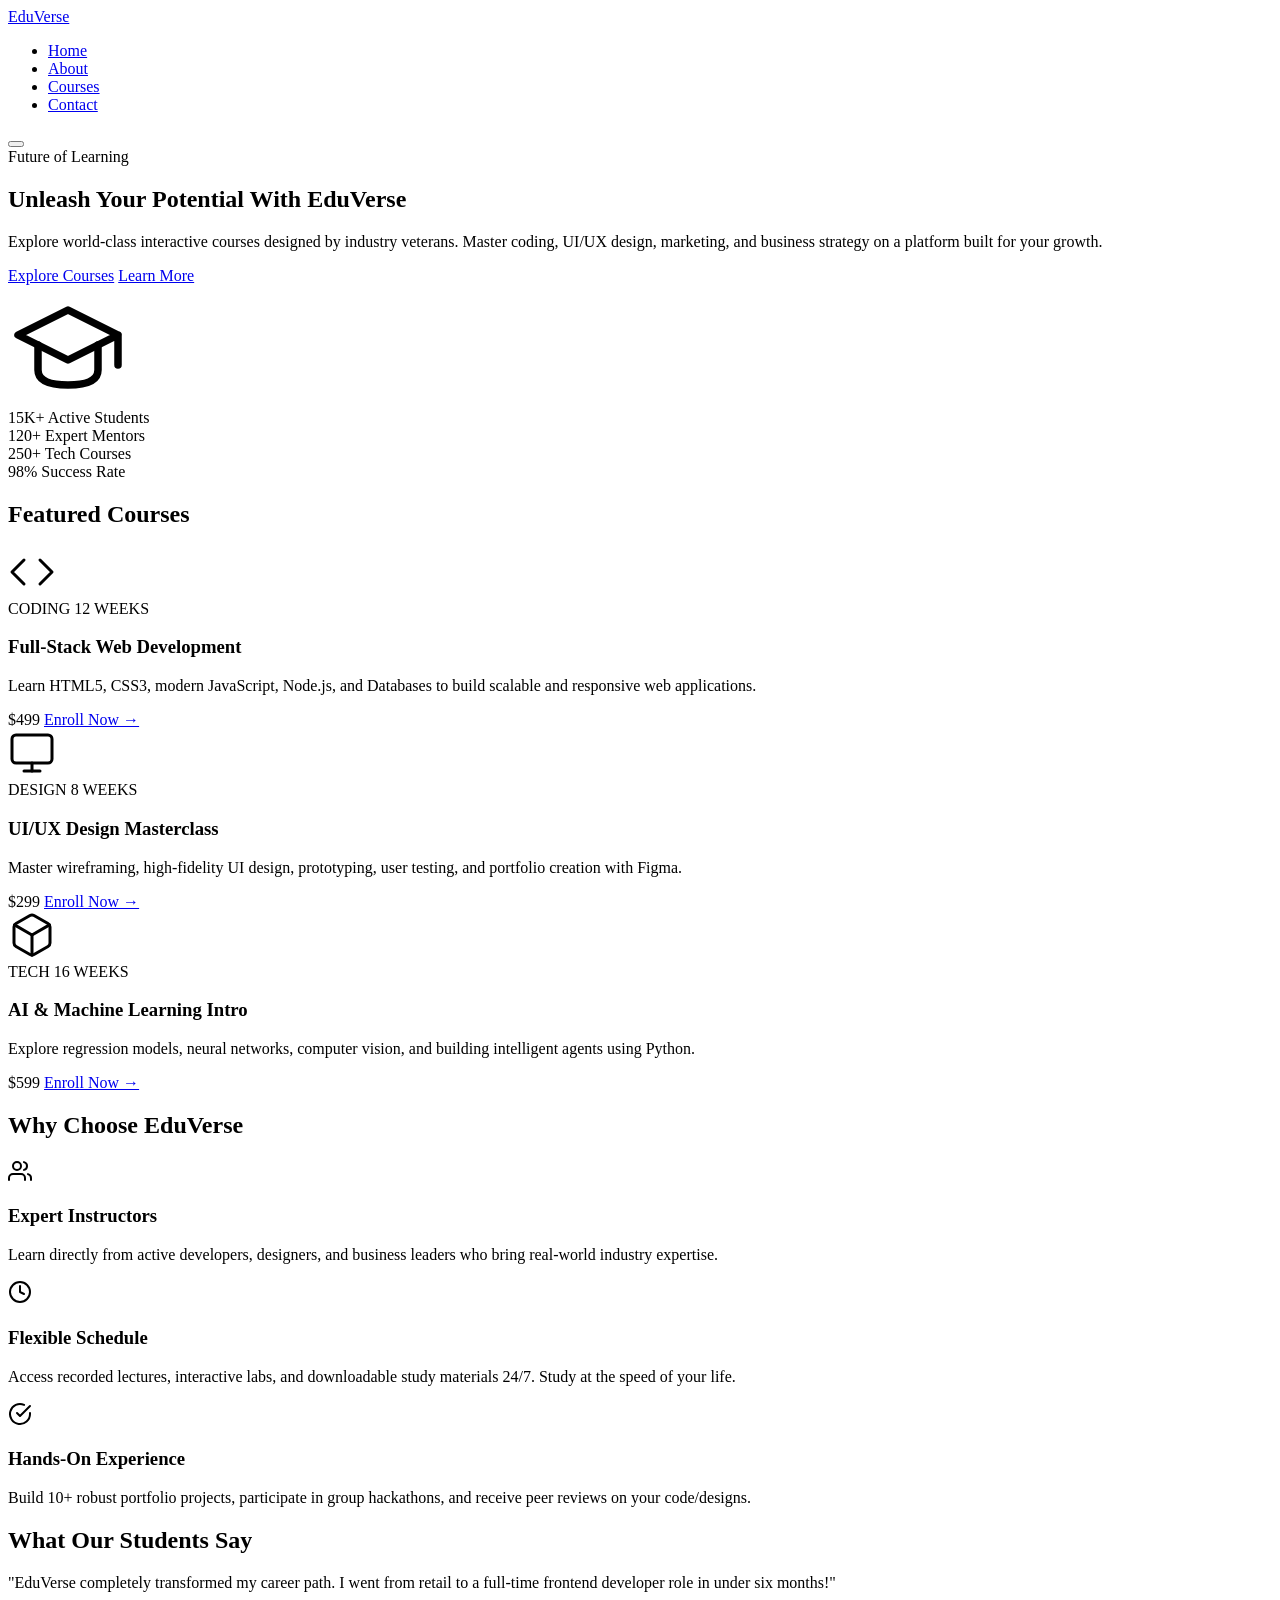
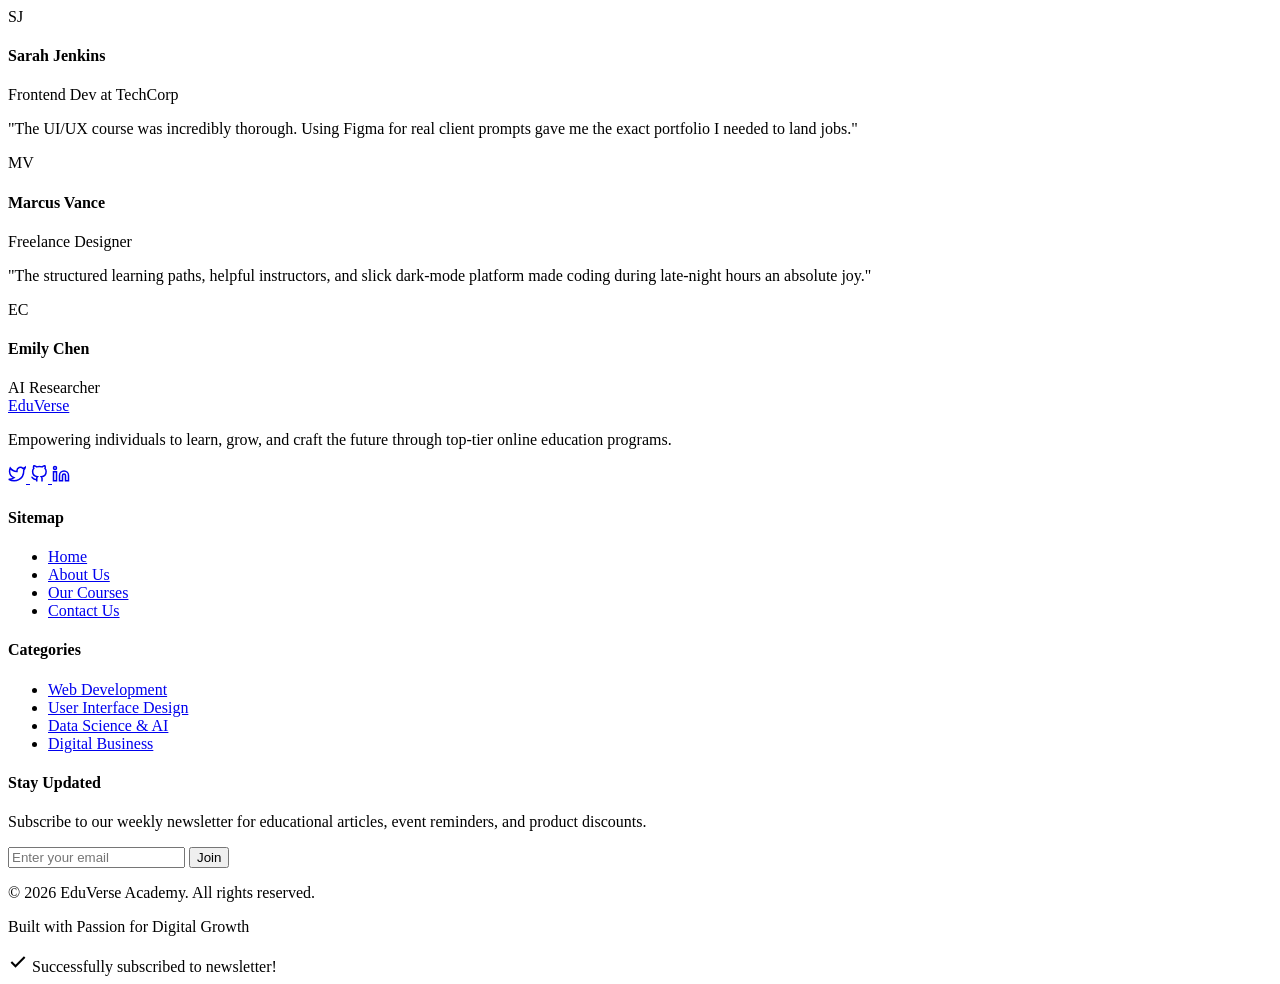
==== index.html @ 0c910df1 "Create index.html" ====
<!DOCTYPE html>
<html lang="en">
<head>
    <meta charset="UTF-8">
    <meta name="viewport" content="width=device-width, initial-scale=1.0">
    <title>EduVerse | Premium Learning Platform</title>
    <meta name="description" content="Explore world-class courses designed by industry experts. Learn coding, design, and business at your own pace with EduVerse.">
    <link rel="stylesheet" href="style.css">
</head>
<body>

    <!-- HEADER / NAVIGATION -->
    <header class="header" id="header">
        <div class="nav-container">
            <a href="index.html" class="logo">
                EduVerse<span class="logo-dot"></span>
            </a>
            
            <nav>
                <ul class="nav-menu" id="nav-menu">
                    <li><a href="index.html" class="nav-link active">Home</a></li>
                    <li><a href="about.html" class="nav-link">About</a></li>
                    <li><a href="courses.html" class="nav-link">Courses</a></li>
                    <li><a href="contact.html" class="nav-link">Contact</a></li>
                </ul>
            </nav>

            <button class="menu-toggle" id="menu-toggle" aria-label="Toggle navigation menu">
                <span></span>
                <span></span>
                <span></span>
            </button>
        </div>
    </header>

    <!-- HERO SECTION -->
    <section class="hero">
        <div class="hero-content">
            <span class="badge-tag">Future of Learning</span>
            <h1>Unleash Your Potential With <span class="gradient-text">EduVerse</span></h1>
            <p class="hero-description">
                Explore world-class interactive courses designed by industry veterans. Master coding, UI/UX design, marketing, and business strategy on a platform built for your growth.
            </p>
            <div class="hero-actions">
                <a href="courses.html" class="btn btn-primary">Explore Courses</a>
                <a href="about.html" class="btn btn-secondary">Learn More</a>
            </div>
        </div>
        <div class="hero-visual">
            <div class="hero-image-wrapper">
                <!-- Glowing abstract graduation cap visual representation using SVG -->
                <svg class="hero-inner-icon" viewBox="0 0 24 24" width="120" height="120" stroke="currentColor" stroke-width="1.5" fill="none" stroke-linecap="round" stroke-linejoin="round">
                    <path d="M22 10v6M2 10l10-5 10 5-10 5z"></path>
                    <path d="M6 12v5c0 2 2 3 6 3s6-1 6-3v-5"></path>
                </svg>
            </div>
        </div>
    </section>

    <!-- STATS SECTION -->
    <section class="stats-section" style="max-width: var(--max-width); margin: 0 auto;">
        <div class="stats glass-card">
            <div class="stat-item">
                <span class="stat-number">15K+</span>
                <span class="stat-label">Active Students</span>
            </div>
            <div class="stat-item">
                <span class="stat-number">120+</span>
                <span class="stat-label">Expert Mentors</span>
            </div>
            <div class="stat-item">
                <span class="stat-number">250+</span>
                <span class="stat-label">Tech Courses</span>
            </div>
            <div class="stat-item">
                <span class="stat-number">98%</span>
                <span class="stat-label">Success Rate</span>
            </div>
        </div>
    </section>

    <!-- FEATURED COURSES -->
    <section class="featured-courses">
        <h2>Featured <span class="gradient-text">Courses</span></h2>
        <div class="home-courses-grid">
            
            <!-- Course 1 -->
            <div class="course-card glass-card">
                <div class="course-img-placeholder">
                    <svg viewBox="0 0 24 24" width="48" height="48" stroke="currentColor" stroke-width="1.5" fill="none" stroke-linecap="round" stroke-linejoin="round">
                        <polyline points="16 18 22 12 16 6"></polyline>
                        <polyline points="8 6 2 12 8 18"></polyline>
                    </svg>
                </div>
                <div class="course-card-meta">
                    <span>CODING</span>
                    <span>12 WEEKS</span>
                </div>
                <h3>Full-Stack Web Development</h3>
                <p>Learn HTML5, CSS3, modern JavaScript, Node.js, and Databases to build scalable and responsive web applications.</p>
                <div class="course-card-footer">
                    <span class="course-price">$499</span>
                    <a href="courses.html" class="course-link">Enroll Now &rarr;</a>
                </div>
            </div>

            <!-- Course 2 -->
            <div class="course-card glass-card">
                <div class="course-img-placeholder">
                    <svg viewBox="0 0 24 24" width="48" height="48" stroke="currentColor" stroke-width="1.5" fill="none" stroke-linecap="round" stroke-linejoin="round">
                        <rect x="2" y="3" width="20" height="14" rx="2" ry="2"></rect>
                        <line x1="8" y1="21" x2="16" y2="21"></line>
                        <line x1="12" y1="17" x2="12" y2="21"></line>
                    </svg>
                </div>
                <div class="course-card-meta">
                    <span>DESIGN</span>
                    <span>8 WEEKS</span>
                </div>
                <h3>UI/UX Design Masterclass</h3>
                <p>Master wireframing, high-fidelity UI design, prototyping, user testing, and portfolio creation with Figma.</p>
                <div class="course-card-footer">
                    <span class="course-price">$299</span>
                    <a href="courses.html" class="course-link">Enroll Now &rarr;</a>
                </div>
            </div>

            <!-- Course 3 -->
            <div class="course-card glass-card">
                <div class="course-img-placeholder">
                    <svg viewBox="0 0 24 24" width="48" height="48" stroke="currentColor" stroke-width="1.5" fill="none" stroke-linecap="round" stroke-linejoin="round">
                        <path d="M21 16V8a2 2 0 0 0-1-1.73l-7-4a2 2 0 0 0-2 0l-7 4A2 2 0 0 0 3 8v8a2 2 0 0 0 1 1.73l7 4a2 2 0 0 0 2 0l7-4A2 2 0 0 0 21 16z"></path>
                        <polyline points="3.27 6.96 12 12.01 20.73 6.96"></polyline>
                        <line x1="12" y1="22.08" x2="12" y2="12"></line>
                    </svg>
                </div>
                <div class="course-card-meta">
                    <span>TECH</span>
                    <span>16 WEEKS</span>
                </div>
                <h3>AI & Machine Learning Intro</h3>
                <p>Explore regression models, neural networks, computer vision, and building intelligent agents using Python.</p>
                <div class="course-card-footer">
                    <span class="course-price">$599</span>
                    <a href="courses.html" class="course-link">Enroll Now &rarr;</a>
                </div>
            </div>

        </div>
    </section>

    <!-- WHY CHOOSE US (FEATURES) -->
    <section class="features">
        <h2>Why Choose <span class="gradient-text">EduVerse</span></h2>
        <div class="features-grid">
            
            <div class="feature-card glass-card">
                <div class="feature-icon-wrapper">
                    <svg viewBox="0 0 24 24" width="24" height="24" stroke="currentColor" stroke-width="2" fill="none" stroke-linecap="round" stroke-linejoin="round">
                        <path d="M17 21v-2a4 4 0 0 0-4-4H5a4 4 0 0 0-4 4v2"></path>
                        <circle cx="9" cy="7" r="4"></circle>
                        <path d="M23 21v-2a4 4 0 0 0-3-3.87"></path>
                        <path d="M16 3.13a4 4 0 0 1 0 7.75"></path>
                    </svg>
                </div>
                <h3>Expert Instructors</h3>
                <p>Learn directly from active developers, designers, and business leaders who bring real-world industry expertise.</p>
            </div>

            <div class="feature-card glass-card">
                <div class="feature-icon-wrapper">
                    <svg viewBox="0 0 24 24" width="24" height="24" stroke="currentColor" stroke-width="2" fill="none" stroke-linecap="round" stroke-linejoin="round">
                        <circle cx="12" cy="12" r="10"></circle>
                        <polyline points="12 6 12 12 16 14"></polyline>
                    </svg>
                </div>
                <h3>Flexible Schedule</h3>
                <p>Access recorded lectures, interactive labs, and downloadable study materials 24/7. Study at the speed of your life.</p>
            </div>

            <div class="feature-card glass-card">
                <div class="feature-icon-wrapper">
                    <svg viewBox="0 0 24 24" width="24" height="24" stroke="currentColor" stroke-width="2" fill="none" stroke-linecap="round" stroke-linejoin="round">
                        <path d="M22 11.08V12a10 10 0 1 1-5.93-9.14"></path>
                        <polyline points="22 4 12 14.01 9 11.01"></polyline>
                    </svg>
                </div>
                <h3>Hands-On Experience</h3>
                <p>Build 10+ robust portfolio projects, participate in group hackathons, and receive peer reviews on your code/designs.</p>
            </div>

        </div>
    </section>

    <!-- TESTIMONIALS -->
    <section class="testimonials">
        <h2>What Our <span class="gradient-text">Students Say</span></h2>
        <div class="testimonials-grid">
            
            <div class="testimonial-card glass-card">
                <p>"EduVerse completely transformed my career path. I went from retail to a full-time frontend developer role in under six months!"</p>
                <div class="student-info">
                    <div class="student-avatar">SJ</div>
                    <div class="student-details">
                        <h4>Sarah Jenkins</h4>
                        <span>Frontend Dev at TechCorp</span>
                    </div>
                </div>
            </div>

            <div class="testimonial-card glass-card">
                <p>"The UI/UX course was incredibly thorough. Using Figma for real client prompts gave me the exact portfolio I needed to land jobs."</p>
                <div class="student-info">
                    <div class="student-avatar">MV</div>
                    <div class="student-details">
                        <h4>Marcus Vance</h4>
                        <span>Freelance Designer</span>
                    </div>
                </div>
            </div>

            <div class="testimonial-card glass-card">
                <p>"The structured learning paths, helpful instructors, and slick dark-mode platform made coding during late-night hours an absolute joy."</p>
                <div class="student-info">
                    <div class="student-avatar">EC</div>
                    <div class="student-details">
                        <h4>Emily Chen</h4>
                        <span>AI Researcher</span>
                    </div>
                </div>
            </div>

        </div>
    </section>

    <!-- FOOTER -->
    <footer class="footer">
        <div class="footer-container">
            <div class="footer-brand">
                <a href="index.html" class="logo">EduVerse<span class="logo-dot"></span></a>
                <p>Empowering individuals to learn, grow, and craft the future through top-tier online education programs.</p>
                <div class="social-links">
                    <a href="#" class="social-icon" aria-label="Twitter">
                        <svg viewBox="0 0 24 24" width="18" height="18" stroke="currentColor" stroke-width="2" fill="none">
                            <path d="M23 3a10.9 10.9 0 0 1-3.14 1.53 4.48 4.48 0 0 0-7.86 3v1A10.66 10.66 0 0 1 3 4s-4 9 5 13a11.64 11.64 0 0 1-7 2c9 5 20 0 20-11.5a4.5 4.5 0 0 0-.08-.83A7.72 7.72 0 0 0 23 3z"></path>
                        </svg>
                    </a>
                    <a href="#" class="social-icon" aria-label="GitHub">
                        <svg viewBox="0 0 24 24" width="18" height="18" stroke="currentColor" stroke-width="2" fill="none">
                            <path d="M9 19c-5 1.5-5-2.5-7-3m14 6v-3.87a3.37 3.37 0 0 0-.94-2.61c3.14-.35 6.44-1.54 6.44-7A5.44 5.44 0 0 0 20 4.77 5.07 5.07 0 0 0 19.91 1S18.73.65 16 2.48a13.38 13.38 0 0 0-7 0C6.27.65 5.09 1 5.09 1A5.07 5.07 0 0 0 5 4.77a5.44 5.44 0 0 0-1.5 3.78c0 5.42 3.3 6.61 6.44 7A3.37 3.37 0 0 0 9 18.13V22"></path>
                        </svg>
                    </a>
                    <a href="#" class="social-icon" aria-label="LinkedIn">
                        <svg viewBox="0 0 24 24" width="18" height="18" stroke="currentColor" stroke-width="2" fill="none">
                            <path d="M16 8a6 6 0 0 1 6 6v7h-4v-7a2 2 0 0 0-2-2 2 2 0 0 0-2 2v7h-4v-7a6 6 0 0 1 6-6z"></path>
                            <rect x="2" y="9" width="4" height="12"></rect>
                            <circle cx="4" cy="4" r="2"></circle>
                        </svg>
                    </a>
                </div>
            </div>
            
            <div class="footer-col">
                <h4>Sitemap</h4>
                <ul class="footer-links">
                    <li><a href="index.html">Home</a></li>
                    <li><a href="about.html">About Us</a></li>
                    <li><a href="courses.html">Our Courses</a></li>
                    <li><a href="contact.html">Contact Us</a></li>
                </ul>
            </div>
            
            <div class="footer-col">
                <h4>Categories</h4>
                <ul class="footer-links">
                    <li><a href="courses.html">Web Development</a></li>
                    <li><a href="courses.html">User Interface Design</a></li>
                    <li><a href="courses.html">Data Science & AI</a></li>
                    <li><a href="courses.html">Digital Business</a></li>
                </ul>
            </div>
            
            <div class="footer-col footer-newsletter">
                <h4>Stay Updated</h4>
                <p>Subscribe to our weekly newsletter for educational articles, event reminders, and product discounts.</p>
                <form class="newsletter-form" id="newsletter-form" onsubmit="event.preventDefault(); showSubscribeToast();">
                    <input type="email" placeholder="Enter your email" required id="newsletter-email">
                    <button type="submit">Join</button>
                </form>
            </div>
        </div>
        
        <div class="footer-bottom">
            <p>&copy; 2026 EduVerse Academy. All rights reserved.</p>
            <p>Built with Passion for Digital Growth</p>
        </div>
    </footer>

    <!-- SUCCESS TOAST -->
    <div class="toast-msg" id="toast-msg">
        <svg viewBox="0 0 24 24" width="20" height="20" stroke="currentColor" stroke-width="2.5" fill="none">
            <polyline points="20 6 9 17 4 12"></polyline>
        </svg>
        <span>Successfully subscribed to newsletter!</span>
    </div>

    <!-- SCRIPTS -->
    <script>
        // Header scrolling behavior
        window.addEventListener('scroll', () => {
            const header = document.getElementById('header');
            if (window.scrollY > 50) {
                header.classList.add('scrolled');
            } else {
                header.classList.remove('scrolled');
            }
        });

        // Mobile menu toggle
        const menuToggle = document.getElementById('menu-toggle');
        const navMenu = document.getElementById('nav-menu');

        menuToggle.addEventListener('click', () => {
            menuToggle.classList.toggle('open');
            navMenu.classList.toggle('open');
        });

        // Close menu when clicking nav link
        document.querySelectorAll('.nav-link').forEach(link => {
            link.addEventListener('click', () => {
                menuToggle.classList.remove('open');
                navMenu.classList.remove('open');
            });
        });

        // Success subscription toast
        function showSubscribeToast() {
            const emailInput = document.getElementById('newsletter-email');
            const toast = document.getElementById('toast-msg');
            if (emailInput.value) {
                toast.classList.add('show');
                emailInput.value = '';
                setTimeout(() => {
                    toast.classList.remove('show');
                }, 3500);
            }
        }
    </script>
</body>
</html>
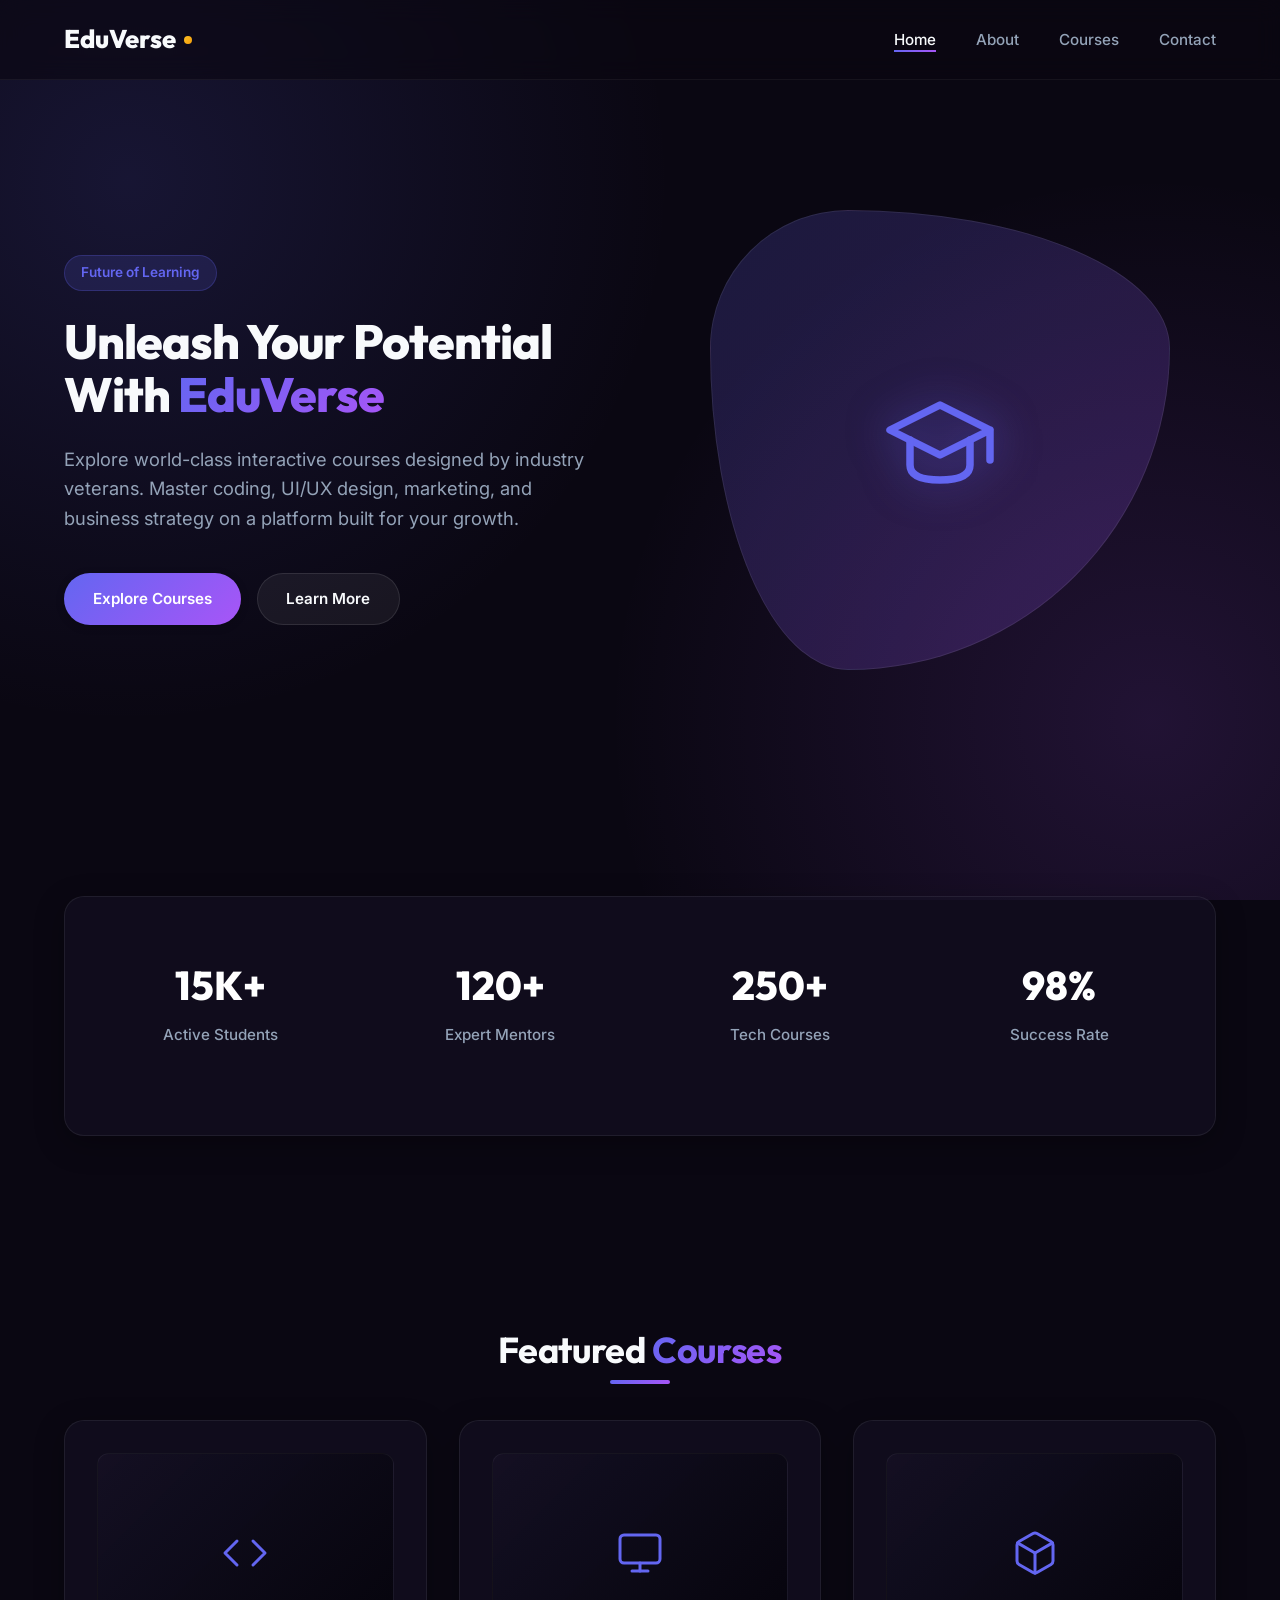
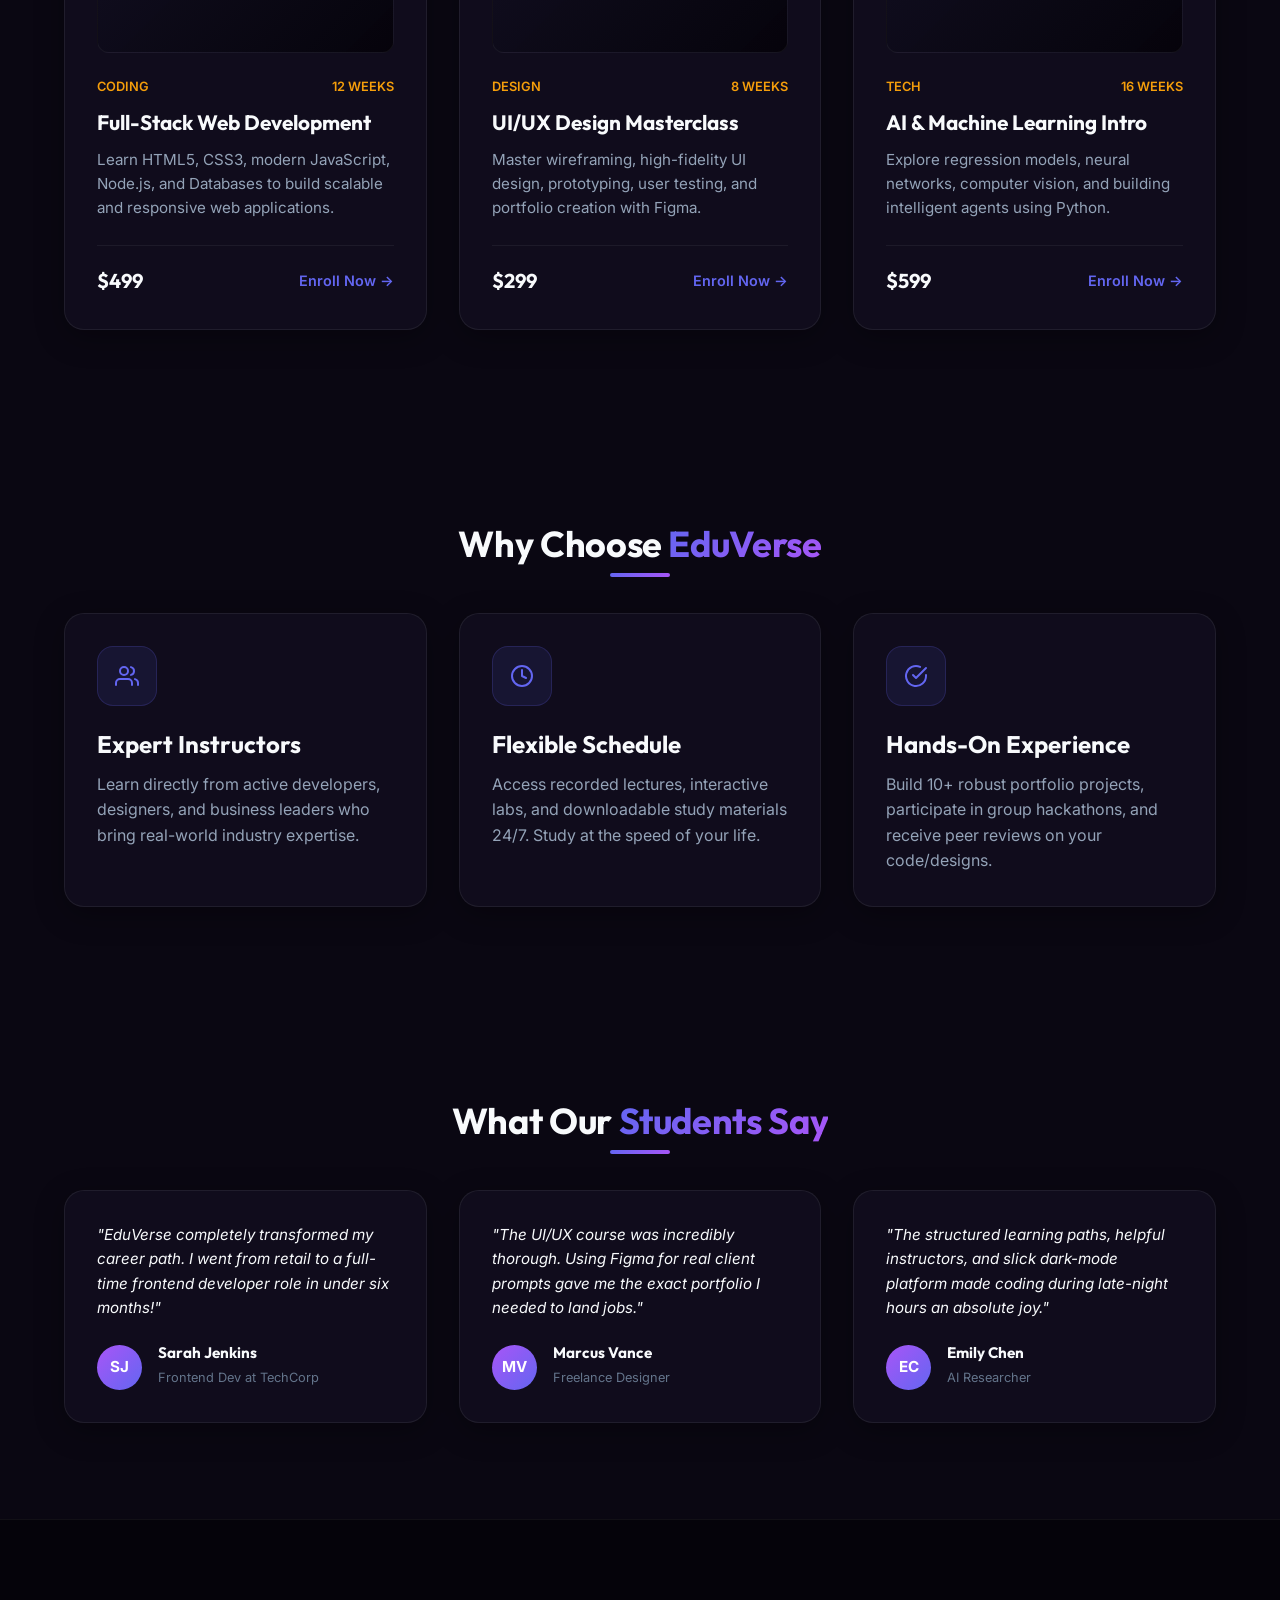
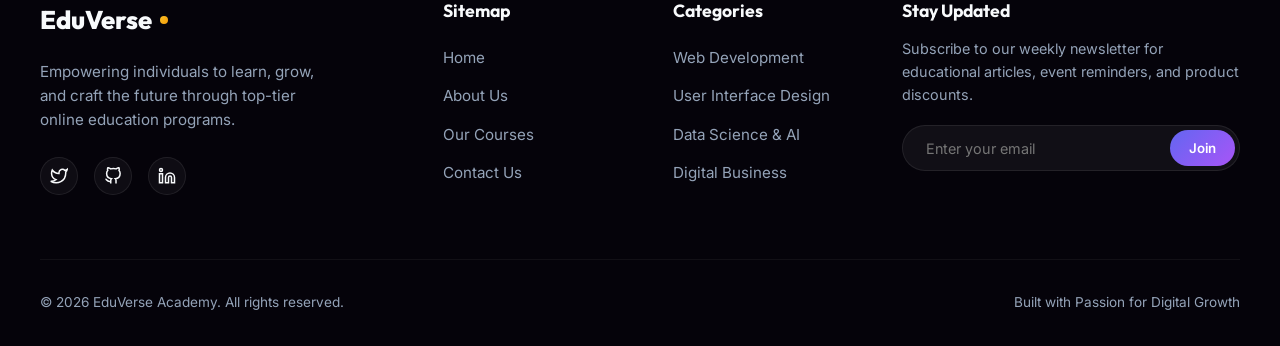
==== commit 42054cb2: "Update index.html" ====
--- a/index.html
+++ b/index.html
@@ -5,6 +5,9 @@
     <meta name="viewport" content="width=device-width, initial-scale=1.0">
     <title>EduVerse | Premium Learning Platform</title>
     <meta name="description" content="Explore world-class courses designed by industry experts. Learn coding, design, and business at your own pace with EduVerse.">
+    <link rel="preconnect" href="https://fonts.googleapis.com">
+    <link rel="preconnect" href="https://fonts.gstatic.com" crossorigin>
+    <link href="https://fonts.googleapis.com/css2?family=Inter:wght@300;400;500;600;700&family=Outfit:wght@400;500;600;700;800&display=swap" rel="stylesheet">
     <link rel="stylesheet" href="style.css">
 </head>
 <body>
@@ -25,7 +28,7 @@
                 </ul>
             </nav>
 
-            <button class="menu-toggle" id="menu-toggle" aria-label="Toggle navigation menu">
+            <button class="menu-toggle" id="menu-toggle" aria-label="Toggle navigation menu" aria-expanded="false" aria-controls="nav-menu">
                 <span></span>
                 <span></span>
                 <span></span>
@@ -58,7 +61,7 @@
     </section>
 
     <!-- STATS SECTION -->
-    <section class="stats-section" style="max-width: var(--max-width); margin: 0 auto;">
+    <section class="stats-section">
         <div class="stats glass-card">
             <div class="stat-item">
                 <span class="stat-number">15K+</span>
@@ -301,7 +304,7 @@
         <svg viewBox="0 0 24 24" width="20" height="20" stroke="currentColor" stroke-width="2.5" fill="none">
             <polyline points="20 6 9 17 4 12"></polyline>
         </svg>
-        <span>Successfully subscribed to newsletter!</span>
+        <span id="toast-msg-text">Successfully subscribed to newsletter!</span>
     </div>
 
     <!-- SCRIPTS -->
@@ -321,8 +324,9 @@
         const navMenu = document.getElementById('nav-menu');
 
         menuToggle.addEventListener('click', () => {
-            menuToggle.classList.toggle('open');
+            const isOpen = menuToggle.classList.toggle('open');
             navMenu.classList.toggle('open');
+            menuToggle.setAttribute('aria-expanded', isOpen ? 'true' : 'false');
         });
 
         // Close menu when clicking nav link
@@ -330,19 +334,27 @@
             link.addEventListener('click', () => {
                 menuToggle.classList.remove('open');
                 navMenu.classList.remove('open');
+                menuToggle.setAttribute('aria-expanded', 'false');
             });
         });
 
-        // Success subscription toast
+        // Toast display utility
+        function triggerToast(message) {
+            const toast = document.getElementById('toast-msg');
+            const toastText = document.getElementById('toast-msg-text');
+            toastText.textContent = message;
+            toast.classList.add('show');
+            setTimeout(() => {
+                toast.classList.remove('show');
+            }, 3500);
+        }
+
+        // Newsletter subscription toast
         function showSubscribeToast() {
             const emailInput = document.getElementById('newsletter-email');
-            const toast = document.getElementById('toast-msg');
             if (emailInput.value) {
-                toast.classList.add('show');
+                triggerToast('Successfully subscribed to newsletter!');
                 emailInput.value = '';
-                setTimeout(() => {
-                    toast.classList.remove('show');
-                }, 3500);
             }
         }
     </script>
--- a/style.css
+++ b/style.css
@@ -0,0 +1,1181 @@
+@import url('https://fonts.googleapis.com/css2?family=Inter:wght@300;400;500;600;700&family=Outfit:wght@400;500;600;700;800&display=swap');
+
+/* --- CUSTOM PROPERTIES & CSS VARIABLES --- */
+:root {
+    --bg-main: #0a0712;
+    --bg-darker: #05030a;
+    --card-bg: rgba(22, 18, 38, 0.5);
+    --card-border: rgba(255, 255, 255, 0.07);
+    --card-hover-border: rgba(99, 102, 241, 0.4);
+    
+    --primary: #6366f1;
+    --primary-gradient: linear-gradient(135deg, #6366f1 0%, #a855f7 100%);
+    --accent: #f59e0b;
+    --accent-gradient: linear-gradient(135deg, #fbbf24 0%, #f59e0b 100%);
+    
+    --text-primary: #f8fafc;
+    --text-secondary: #94a3b8;
+    --text-muted: #64748b;
+    
+    --font-heading: 'Outfit', sans-serif;
+    --font-body: 'Inter', sans-serif;
+    
+    --shadow-sm: 0 2px 8px rgba(0, 0, 0, 0.2);
+    --shadow-md: 0 8px 30px rgba(0, 0, 0, 0.3);
+    --shadow-lg: 0 16px 40px rgba(0, 0, 0, 0.4);
+    --shadow-glow: 0 0 25px rgba(99, 102, 241, 0.25);
+    
+    --transition-fast: 0.2s ease;
+    --transition-smooth: 0.4s cubic-bezier(0.16, 1, 0.3, 1);
+    
+    --max-width: 1200px;
+}
+
+/* --- RESET & BASIC STYLES --- */
+* {
+    margin: 0;
+    padding: 0;
+    box-sizing: border-box;
+}
+
+html {
+    scroll-behavior: smooth;
+    font-size: 16px;
+}
+
+body {
+    background-color: var(--bg-main);
+    background-image: 
+        radial-gradient(circle at 10% 20%, rgba(99, 102, 241, 0.15) 0%, transparent 40%),
+        radial-gradient(circle at 90% 80%, rgba(168, 85, 247, 0.15) 0%, transparent 40%);
+    background-attachment: fixed;
+    color: var(--text-primary);
+    font-family: var(--font-body);
+    line-height: 1.6;
+    overflow-x: hidden;
+    -webkit-font-smoothing: antialiased;
+}
+
+a {
+    color: inherit;
+    text-decoration: none;
+    transition: var(--transition-fast);
+}
+
+button, input, textarea, select {
+    font-family: inherit;
+}
+
+/* --- TYPOGRAPHY --- */
+h1, h2, h3, h4, h5, h6 {
+    font-family: var(--font-heading);
+    font-weight: 700;
+    line-height: 1.2;
+    color: var(--text-primary);
+}
+
+h1 {
+    font-size: 3rem;
+    font-weight: 800;
+    letter-spacing: -0.02em;
+}
+
+h2 {
+    font-size: 2.25rem;
+    letter-spacing: -0.01em;
+    position: relative;
+    margin-bottom: 3rem;
+    text-align: center;
+}
+
+h2::after {
+    content: '';
+    position: absolute;
+    bottom: -12px;
+    left: 50%;
+    transform: translateX(-50%);
+    width: 60px;
+    height: 4px;
+    background: var(--primary-gradient);
+    border-radius: 2px;
+}
+
+h3 {
+    font-size: 1.5rem;
+}
+
+p {
+    color: var(--text-secondary);
+}
+
+.gradient-text {
+    background: var(--primary-gradient);
+    -webkit-background-clip: text;
+    -webkit-text-fill-color: transparent;
+}
+
+/* --- KEYFRAME ANIMATIONS --- */
+@keyframes fadeInUp {
+    from {
+        opacity: 0;
+        transform: translateY(25px);
+    }
+    to {
+        opacity: 1;
+        transform: translateY(0);
+    }
+}
+
+@keyframes float {
+    0%, 100% {
+        transform: translateY(0);
+    }
+    50% {
+        transform: translateY(-8px);
+    }
+}
+
+@keyframes pulseGlow {
+    0%, 100% {
+        box-shadow: 0 0 15px rgba(99, 102, 241, 0.2);
+    }
+    50% {
+        box-shadow: 0 0 30px rgba(99, 102, 241, 0.5);
+    }
+}
+
+/* --- REUSABLE COMPONENTS --- */
+
+/* Buttons */
+.btn {
+    display: inline-flex;
+    align-items: center;
+    justify-content: center;
+    gap: 0.5rem;
+    padding: 0.8rem 1.8rem;
+    border-radius: 50px;
+    font-weight: 600;
+    font-size: 0.95rem;
+    cursor: pointer;
+    transition: var(--transition-smooth);
+    border: none;
+    position: relative;
+    overflow: hidden;
+}
+
+.btn-primary {
+    background: var(--primary-gradient);
+    color: #fff;
+    box-shadow: var(--shadow-sm);
+}
+
+.btn-primary:hover {
+    transform: translateY(-3px);
+    box-shadow: var(--shadow-glow);
+}
+
+.btn-secondary {
+    background: rgba(255, 255, 255, 0.06);
+    color: var(--text-primary);
+    border: 1px solid rgba(255, 255, 255, 0.1);
+}
+
+.btn-secondary:hover {
+    background: rgba(255, 255, 255, 0.12);
+    border-color: rgba(255, 255, 255, 0.2);
+    transform: translateY(-3px);
+}
+
+/* Glassmorphic Card */
+.glass-card {
+    background: var(--card-bg);
+    border: 1px solid var(--card-border);
+    backdrop-filter: blur(16px);
+    -webkit-backdrop-filter: blur(16px);
+    border-radius: 20px;
+    padding: 2rem;
+    box-shadow: var(--shadow-md);
+    transition: var(--transition-smooth);
+}
+
+.glass-card:hover {
+    transform: translateY(-5px);
+    border-color: var(--card-hover-border);
+    box-shadow: var(--shadow-lg), 0 10px 30px rgba(99, 102, 241, 0.1);
+}
+
+/* Section Layout */
+section {
+    padding: 6rem 1.5rem;
+    max-width: var(--max-width);
+    margin: 0 auto;
+    animation: fadeInUp 0.8s var(--transition-smooth) both;
+}
+
+/* --- HEADER & NAVIGATION --- */
+.header {
+    position: fixed;
+    top: 0;
+    left: 0;
+    width: 100%;
+    z-index: 1000;
+    background: rgba(10, 7, 18, 0.6);
+    backdrop-filter: blur(12px);
+    -webkit-backdrop-filter: blur(12px);
+    border-bottom: 1px solid rgba(255, 255, 255, 0.05);
+    transition: var(--transition-smooth);
+}
+
+.header.scrolled {
+    background: rgba(5, 3, 10, 0.85);
+    padding: 0.5rem 0;
+}
+
+.nav-container {
+    max-width: var(--max-width);
+    margin: 0 auto;
+    padding: 1.2rem 1.5rem;
+    display: flex;
+    align-items: center;
+    justify-content: space-between;
+}
+
+.logo {
+    font-family: var(--font-heading);
+    font-size: 1.6rem;
+    font-weight: 800;
+    display: flex;
+    align-items: center;
+    gap: 0.5rem;
+}
+
+.logo-dot {
+    width: 8px;
+    height: 8px;
+    background: var(--accent-gradient);
+    border-radius: 50%;
+}
+
+.nav-menu {
+    display: flex;
+    gap: 2.5rem;
+    list-style: none;
+}
+
+.nav-link {
+    font-weight: 500;
+    font-size: 0.95rem;
+    color: var(--text-secondary);
+    position: relative;
+    padding: 0.2rem 0;
+}
+
+.nav-link:hover, .nav-link.active {
+    color: var(--text-primary);
+}
+
+.nav-link::after {
+    content: '';
+    position: absolute;
+    bottom: 0;
+    left: 0;
+    width: 0;
+    height: 2px;
+    background: var(--primary-gradient);
+    transition: var(--transition-fast);
+}
+
+.nav-link:hover::after, .nav-link.active::after {
+    width: 100%;
+}
+
+/* Mobile Menu Toggle */
+.menu-toggle {
+    display: none;
+    flex-direction: column;
+    gap: 6px;
+    cursor: pointer;
+    background: none;
+    border: none;
+}
+
+.menu-toggle span {
+    width: 24px;
+    height: 2px;
+    background-color: var(--text-primary);
+    transition: var(--transition-fast);
+}
+
+/* --- FOOTER --- */
+.footer {
+    background: var(--bg-darker);
+    border-top: 1px solid rgba(255, 255, 255, 0.05);
+    padding: 5rem 1.5rem 2rem;
+}
+
+.footer-container {
+    max-width: var(--max-width);
+    margin: 0 auto;
+    display: grid;
+    grid-template-columns: 2fr 1fr 1fr 1.5fr;
+    gap: 3.5rem;
+    margin-bottom: 4rem;
+}
+
+.footer-brand p {
+    margin-top: 1.2rem;
+    font-size: 0.95rem;
+    max-width: 280px;
+}
+
+.social-links {
+    display: flex;
+    gap: 1rem;
+    margin-top: 1.5rem;
+}
+
+.social-icon {
+    width: 38px;
+    height: 38px;
+    border-radius: 50%;
+    background: rgba(255, 255, 255, 0.04);
+    display: flex;
+    align-items: center;
+    justify-content: center;
+    border: 1px solid rgba(255, 255, 255, 0.08);
+    transition: var(--transition-fast);
+}
+
+.social-icon:hover {
+    background: var(--primary-gradient);
+    border-color: transparent;
+    transform: translateY(-2px);
+}
+
+.footer-col h4 {
+    margin-bottom: 1.5rem;
+    font-size: 1.1rem;
+}
+
+.footer-links {
+    list-style: none;
+    display: flex;
+    flex-direction: column;
+    gap: 0.8rem;
+}
+
+.footer-links a {
+    color: var(--text-secondary);
+    font-size: 0.95rem;
+}
+
+.footer-links a:hover {
+    color: var(--text-primary);
+    transform: translateX(3px);
+}
+
+.footer-newsletter h4 {
+    margin-bottom: 1rem;
+}
+
+.footer-newsletter p {
+    font-size: 0.9rem;
+    margin-bottom: 1.2rem;
+}
+
+.newsletter-form {
+    display: flex;
+    background: rgba(255, 255, 255, 0.05);
+    padding: 4px;
+    border-radius: 50px;
+    border: 1px solid rgba(255, 255, 255, 0.08);
+}
+
+.newsletter-form input {
+    background: transparent;
+    border: none;
+    padding: 0.6rem 1.2rem;
+    color: var(--text-primary);
+    flex-grow: 1;
+    font-size: 0.9rem;
+}
+
+.newsletter-form input:focus {
+    outline: none;
+}
+
+.newsletter-form button {
+    background: var(--primary-gradient);
+    border: none;
+    border-radius: 50px;
+    padding: 0.6rem 1.2rem;
+    color: #fff;
+    cursor: pointer;
+    font-weight: 600;
+    transition: var(--transition-fast);
+}
+
+.newsletter-form button:hover {
+    box-shadow: 0 0 10px rgba(99, 102, 241, 0.4);
+}
+
+.footer-bottom {
+    max-width: var(--max-width);
+    margin: 0 auto;
+    padding-top: 2rem;
+    border-top: 1px solid rgba(255, 255, 255, 0.05);
+    display: flex;
+    justify-content: space-between;
+    align-items: center;
+    font-size: 0.85rem;
+    color: var(--text-muted);
+}
+
+/* --- PAGE 1: HOME PAGE --- */
+.hero {
+    margin-top: 5rem;
+    min-height: 80vh;
+    display: flex;
+    align-items: center;
+    justify-content: space-between;
+    gap: 3rem;
+}
+
+.hero-content {
+    flex: 1;
+}
+
+.badge-tag {
+    background: rgba(99, 102, 241, 0.15);
+    color: var(--primary);
+    padding: 0.4rem 1rem;
+    border-radius: 50px;
+    font-size: 0.85rem;
+    font-weight: 600;
+    display: inline-block;
+    margin-bottom: 1.5rem;
+    border: 1px solid rgba(99, 102, 241, 0.25);
+}
+
+.hero h1 {
+    margin-bottom: 1.5rem;
+    line-height: 1.1;
+}
+
+.hero-description {
+    font-size: 1.15rem;
+    margin-bottom: 2.5rem;
+    max-width: 540px;
+}
+
+.hero-actions {
+    display: flex;
+    gap: 1rem;
+}
+
+.hero-visual {
+    flex: 1;
+    display: flex;
+    justify-content: center;
+    position: relative;
+}
+
+.hero-image-wrapper {
+    position: relative;
+    width: 100%;
+    max-width: 460px;
+    height: 460px;
+    background: linear-gradient(135deg, rgba(99, 102, 241, 0.2) 0%, rgba(168, 85, 247, 0.2) 100%);
+    border-radius: 30% 70% 70% 30% / 30% 30% 70% 70%;
+    animation: morphingBlob 12s ease-in-out infinite alternate, float 6s ease-in-out infinite;
+    display: flex;
+    align-items: center;
+    justify-content: center;
+    border: 1px solid rgba(255, 255, 255, 0.08);
+}
+
+.hero-inner-icon {
+    font-size: 7.5rem;
+    color: var(--primary);
+    filter: drop-shadow(0 0 20px rgba(99, 102, 241, 0.5));
+}
+
+@keyframes morphingBlob {
+    0% {
+        border-radius: 30% 70% 70% 30% / 30% 30% 70% 70%;
+    }
+    100% {
+        border-radius: 70% 30% 30% 70% / 70% 70% 30% 30%;
+    }
+}
+
+/* Stats Section */
+.stats {
+    display: grid;
+    grid-template-columns: repeat(4, 1fr);
+    gap: 2rem;
+    padding-top: 2rem;
+    padding-bottom: 4rem;
+}
+
+.stat-item {
+    text-align: center;
+    padding: 1.5rem;
+}
+
+.stat-number {
+    font-size: 2.5rem;
+    font-family: var(--font-heading);
+    font-weight: 800;
+    color: #fff;
+    display: block;
+    margin-bottom: 0.3rem;
+}
+
+.stat-label {
+    font-size: 0.95rem;
+    color: var(--text-secondary);
+    font-weight: 500;
+}
+
+/* Featured Courses on Home */
+.home-courses-grid {
+    display: grid;
+    grid-template-columns: repeat(3, 1fr);
+    gap: 2rem;
+}
+
+.course-card {
+    display: flex;
+    flex-direction: column;
+    height: 100%;
+}
+
+.course-img-placeholder {
+    height: 200px;
+    background: linear-gradient(135deg, rgba(22, 18, 38, 0.8) 0%, rgba(5, 3, 10, 0.9) 100%);
+    border-radius: 12px;
+    margin-bottom: 1.5rem;
+    display: flex;
+    align-items: center;
+    justify-content: center;
+    color: var(--primary);
+    font-size: 3rem;
+    border: 1px solid rgba(255, 255, 255, 0.05);
+}
+
+.course-card-meta {
+    display: flex;
+    justify-content: space-between;
+    font-size: 0.8rem;
+    font-weight: 600;
+    color: var(--accent);
+    margin-bottom: 0.8rem;
+}
+
+.course-card h3 {
+    margin-bottom: 0.8rem;
+    font-size: 1.3rem;
+}
+
+.course-card p {
+    font-size: 0.95rem;
+    margin-bottom: 1.5rem;
+    flex-grow: 1;
+}
+
+.course-card-footer {
+    display: flex;
+    justify-content: space-between;
+    align-items: center;
+    padding-top: 1.2rem;
+    border-top: 1px solid rgba(255, 255, 255, 0.06);
+}
+
+.course-price {
+    font-weight: 700;
+    font-size: 1.25rem;
+    font-family: var(--font-heading);
+}
+
+.course-link {
+    color: var(--primary);
+    font-weight: 600;
+    font-size: 0.9rem;
+    display: flex;
+    align-items: center;
+    gap: 0.3rem;
+}
+
+.course-link:hover {
+    color: var(--text-primary);
+}
+
+/* Features Grid */
+.features-grid {
+    display: grid;
+    grid-template-columns: repeat(3, 1fr);
+    gap: 2rem;
+}
+
+.feature-card {
+    text-align: left;
+}
+
+.feature-icon-wrapper {
+    width: 60px;
+    height: 60px;
+    border-radius: 16px;
+    background: rgba(99, 102, 241, 0.1);
+    border: 1px solid rgba(99, 102, 241, 0.2);
+    display: flex;
+    align-items: center;
+    justify-content: center;
+    font-size: 1.8rem;
+    color: var(--primary);
+    margin-bottom: 1.5rem;
+}
+
+.feature-card h3 {
+    margin-bottom: 0.8rem;
+}
+
+/* Testimonials */
+.testimonials-grid {
+    display: grid;
+    grid-template-columns: repeat(3, 1fr);
+    gap: 2rem;
+}
+
+.testimonial-card p {
+    font-style: italic;
+    font-size: 0.95rem;
+    margin-bottom: 1.5rem;
+    color: var(--text-primary);
+}
+
+.student-info {
+    display: flex;
+    align-items: center;
+    gap: 1rem;
+}
+
+.student-avatar {
+    width: 45px;
+    height: 45px;
+    border-radius: 50%;
+    background: linear-gradient(135deg, #a855f7, #6366f1);
+    display: flex;
+    align-items: center;
+    justify-content: center;
+    font-weight: 700;
+    color: #fff;
+    font-size: 0.95rem;
+}
+
+.student-details h4 {
+    font-size: 0.95rem;
+    margin-bottom: 0.1rem;
+}
+
+.student-details span {
+    font-size: 0.8rem;
+    color: var(--text-muted);
+}
+
+/* --- PAGE 2: ABOUT PAGE --- */
+.page-header {
+    background: linear-gradient(135deg, rgba(22, 18, 38, 0.6) 0%, rgba(5, 3, 10, 0.8) 100%);
+    border-bottom: 1px solid rgba(255, 255, 255, 0.05);
+    padding: 8rem 1.5rem 4rem;
+    text-align: center;
+    margin-top: 5rem;
+}
+
+.page-header h1 {
+    font-size: 3.5rem;
+    margin-bottom: 1rem;
+}
+
+.page-header p {
+    font-size: 1.15rem;
+    max-width: 600px;
+    margin: 0 auto;
+}
+
+.about-intro {
+    display: flex;
+    gap: 4rem;
+    align-items: center;
+}
+
+.about-text {
+    flex: 1.2;
+}
+
+.about-text h3 {
+    margin-bottom: 1.2rem;
+}
+
+.about-text p {
+    margin-bottom: 1.5rem;
+}
+
+.about-visual {
+    flex: 0.8;
+}
+
+.about-stats-card {
+    padding: 3rem 2rem;
+    display: grid;
+    grid-template-columns: 1fr 1fr;
+    gap: 2rem;
+}
+
+.about-stat {
+    text-align: center;
+}
+
+.about-stat span {
+    font-size: 2.25rem;
+    font-weight: 800;
+    font-family: var(--font-heading);
+    color: var(--primary);
+    display: block;
+}
+
+.about-stat p {
+    font-size: 0.85rem;
+    color: var(--text-secondary);
+}
+
+/* Instructors */
+.team-grid {
+    display: grid;
+    grid-template-columns: repeat(4, 1fr);
+    gap: 2rem;
+}
+
+.team-card {
+    text-align: center;
+    padding: 2.5rem 1.5rem;
+}
+
+.avatar-large {
+    width: 100px;
+    height: 100px;
+    border-radius: 50%;
+    background: linear-gradient(135deg, #6366f1 0%, #a855f7 100%);
+    display: flex;
+    align-items: center;
+    justify-content: center;
+    font-size: 2.5rem;
+    font-weight: 700;
+    color: #fff;
+    margin: 0 auto 1.5rem;
+    border: 3px solid rgba(255, 255, 255, 0.08);
+}
+
+.team-card h3 {
+    font-size: 1.2rem;
+    margin-bottom: 0.3rem;
+}
+
+.team-card span {
+    color: var(--accent);
+    font-size: 0.85rem;
+    font-weight: 600;
+    display: block;
+    margin-bottom: 1rem;
+}
+
+.team-card p {
+    font-size: 0.9rem;
+    margin-bottom: 1.2rem;
+}
+
+.team-socials {
+    display: flex;
+    justify-content: center;
+    gap: 0.8rem;
+}
+
+.team-socials a {
+    color: var(--text-secondary);
+    font-size: 0.95rem;
+}
+
+.team-socials a:hover {
+    color: var(--primary);
+}
+
+/* Values Section */
+.values-grid {
+    display: grid;
+    grid-template-columns: repeat(3, 1fr);
+    gap: 2rem;
+}
+
+/* --- PAGE 3: COURSES PAGE --- */
+.courses-filter-bar {
+    display: flex;
+    justify-content: center;
+    gap: 1rem;
+    margin-bottom: 3.5rem;
+}
+
+.filter-btn {
+    background: rgba(255, 255, 255, 0.04);
+    border: 1px solid rgba(255, 255, 255, 0.08);
+    color: var(--text-secondary);
+    padding: 0.6rem 1.6rem;
+    border-radius: 50px;
+    font-weight: 600;
+    cursor: pointer;
+    transition: var(--transition-fast);
+}
+
+.filter-btn:hover, .filter-btn.active {
+    background: var(--primary);
+    color: #fff;
+    border-color: transparent;
+    box-shadow: 0 4px 15px rgba(99, 102, 241, 0.3);
+}
+
+.courses-grid {
+    display: grid;
+    grid-template-columns: repeat(3, 1fr);
+    gap: 2rem;
+}
+
+.course-card.hidden {
+    display: none !important;
+}
+
+/* --- PAGE 4: CONTACT PAGE --- */
+.contact-layout {
+    display: grid;
+    grid-template-columns: 1fr 1.5fr;
+    gap: 4rem;
+    align-items: start;
+}
+
+.contact-info-panel h3 {
+    margin-bottom: 1.5rem;
+}
+
+.contact-info-panel p {
+    margin-bottom: 2.5rem;
+}
+
+.info-list {
+    display: flex;
+    flex-direction: column;
+    gap: 2rem;
+}
+
+.info-item {
+    display: flex;
+    gap: 1.2rem;
+}
+
+.info-icon {
+    width: 50px;
+    height: 50px;
+    border-radius: 14px;
+    background: rgba(99, 102, 241, 0.1);
+    border: 1px solid rgba(99, 102, 241, 0.2);
+    display: flex;
+    align-items: center;
+    justify-content: center;
+    font-size: 1.4rem;
+    color: var(--primary);
+    flex-shrink: 0;
+}
+
+.info-details h4 {
+    font-size: 1rem;
+    margin-bottom: 0.2rem;
+}
+
+.info-details p, .info-details a {
+    font-size: 0.95rem;
+    color: var(--text-secondary);
+}
+
+.info-details a:hover {
+    color: var(--primary);
+}
+
+/* Interactive Contact Form */
+.contact-form {
+    padding: 3rem;
+}
+
+.form-title {
+    margin-bottom: 2rem;
+}
+
+.form-group-row {
+    display: grid;
+    grid-template-columns: 1fr 1fr;
+    gap: 1.5rem;
+}
+
+.form-group {
+    position: relative;
+    margin-bottom: 2rem;
+}
+
+.form-control {
+    width: 100%;
+    background: rgba(255, 255, 255, 0.04);
+    border: 1px solid rgba(255, 255, 255, 0.08);
+    border-radius: 10px;
+    padding: 1rem 1.2rem;
+    color: var(--text-primary);
+    font-size: 0.95rem;
+    transition: var(--transition-fast);
+}
+
+.form-control:focus {
+    outline: none;
+    border-color: var(--primary);
+    background: rgba(255, 255, 255, 0.06);
+    box-shadow: 0 0 10px rgba(99, 102, 241, 0.15);
+}
+
+textarea.form-control {
+    resize: vertical;
+    min-height: 140px;
+}
+
+.form-label {
+    position: absolute;
+    left: 1.2rem;
+    top: 1rem;
+    color: var(--text-muted);
+    font-size: 0.95rem;
+    pointer-events: none;
+    transition: var(--transition-fast);
+}
+
+.form-control:focus ~ .form-label,
+.form-control:not(:placeholder-shown) ~ .form-label {
+    top: -0.65rem;
+    left: 0.8rem;
+    font-size: 0.8rem;
+    color: var(--primary);
+    background-color: #0c0916;
+    padding: 0 0.4rem;
+}
+
+/* Custom Alert / Toast Message for Form Submission */
+.toast-msg {
+    position: fixed;
+    bottom: 30px;
+    right: 30px;
+    background: #10b981;
+    color: #fff;
+    padding: 1rem 2rem;
+    border-radius: 10px;
+    box-shadow: var(--shadow-lg);
+    display: flex;
+    align-items: center;
+    gap: 0.8rem;
+    z-index: 2000;
+    transform: translateY(100px);
+    opacity: 0;
+    transition: var(--transition-smooth);
+    font-weight: 600;
+}
+
+.toast-msg.show {
+    transform: translateY(0);
+    opacity: 1;
+}
+
+/* Map Placeholder */
+.map-container {
+    width: 100%;
+    height: 300px;
+    background: linear-gradient(135deg, rgba(22, 18, 38, 0.7) 0%, rgba(5, 3, 10, 0.9) 100%);
+    border-radius: 20px;
+    border: 1px solid var(--card-border);
+    margin-top: 3rem;
+    display: flex;
+    flex-direction: column;
+    align-items: center;
+    justify-content: center;
+    gap: 1rem;
+    color: var(--text-muted);
+}
+
+.map-icon {
+    font-size: 2.5rem;
+    color: var(--primary);
+}
+
+/* --- RESPONSIVE MEDIA QUERIES --- */
+@media (max-width: 1024px) {
+    h1 { font-size: 2.5rem; }
+    h2 { font-size: 2rem; }
+    
+    .hero {
+        flex-direction: column;
+        text-align: center;
+        margin-top: 6rem;
+    }
+    
+    .hero-description {
+        margin-left: auto;
+        margin-right: auto;
+    }
+    
+    .hero-actions {
+        justify-content: center;
+    }
+    
+    .hero-image-wrapper {
+        max-width: 380px;
+        height: 380px;
+    }
+    
+    .stats {
+        grid-template-columns: repeat(2, 1fr);
+    }
+    
+    .home-courses-grid, .courses-grid, .features-grid, .testimonials-grid {
+        grid-template-columns: repeat(2, 1fr);
+    }
+    
+    .team-grid {
+        grid-template-columns: repeat(2, 1fr);
+    }
+    
+    .about-intro {
+        flex-direction: column;
+        gap: 2.5rem;
+    }
+    
+    .contact-layout {
+        grid-template-columns: 1fr;
+        gap: 3rem;
+    }
+}
+
+@media (max-width: 768px) {
+    section {
+        padding: 4rem 1.2rem;
+    }
+
+    .nav-menu {
+        position: fixed;
+        top: 0;
+        right: -100%;
+        width: 70%;
+        height: 100vh;
+        background: rgba(10, 7, 18, 0.98);
+        backdrop-filter: blur(16px);
+        flex-direction: column;
+        justify-content: center;
+        align-items: center;
+        gap: 3rem;
+        transition: var(--transition-smooth);
+        box-shadow: -10px 0 30px rgba(0, 0, 0, 0.5);
+        z-index: 1000;
+        overflow-y: auto;
+        padding: 4rem 2rem;
+    }
+    
+    .nav-menu.open {
+        right: 0;
+    }
+    
+    .menu-toggle {
+        display: flex;
+        z-index: 1001;
+    }
+    
+    .menu-toggle.open span:nth-child(1) {
+        transform: rotate(45deg) translate(6px, 6px);
+    }
+    
+    .menu-toggle.open span:nth-child(2) {
+        opacity: 0;
+    }
+    
+    .menu-toggle.open span:nth-child(3) {
+        transform: rotate(-45deg) translate(5px, -5px);
+    }
+
+    .stats {
+        padding-top: 1rem;
+        padding-bottom: 2rem;
+    }
+    
+    .footer-container {
+        grid-template-columns: 1fr;
+        gap: 2.5rem;
+    }
+
+    .footer-bottom {
+        flex-direction: column;
+        text-align: center;
+        gap: 0.8rem;
+    }
+    
+    .home-courses-grid, .courses-grid, .features-grid, .testimonials-grid, .team-grid, .values-grid {
+        grid-template-columns: 1fr;
+    }
+
+    .courses-filter-bar {
+        flex-wrap: wrap;
+        gap: 0.5rem;
+        margin-bottom: 2.5rem;
+    }
+    
+    .form-group-row {
+        grid-template-columns: 1fr;
+        gap: 0;
+    }
+    
+    .contact-form {
+        padding: 2rem 1.5rem;
+    }
+}
+
+@media (max-width: 480px) {
+    h1 { font-size: 1.8rem; }
+    h2 { font-size: 1.75rem; }
+    h3 { font-size: 1.3rem; }
+    
+    .hero-image-wrapper {
+        max-width: 280px;
+        height: 280px;
+    }
+
+    .hero-inner-icon {
+        width: 80px;
+        height: 80px;
+    }
+    
+    .stats {
+        grid-template-columns: 1fr;
+    }
+
+    .about-stats-card {
+        grid-template-columns: 1fr;
+        padding: 2rem 1.5rem;
+    }
+    
+    .hero-actions {
+        flex-direction: column;
+        width: 100%;
+    }
+    
+    .btn {
+        width: 100%;
+    }
+}
+
